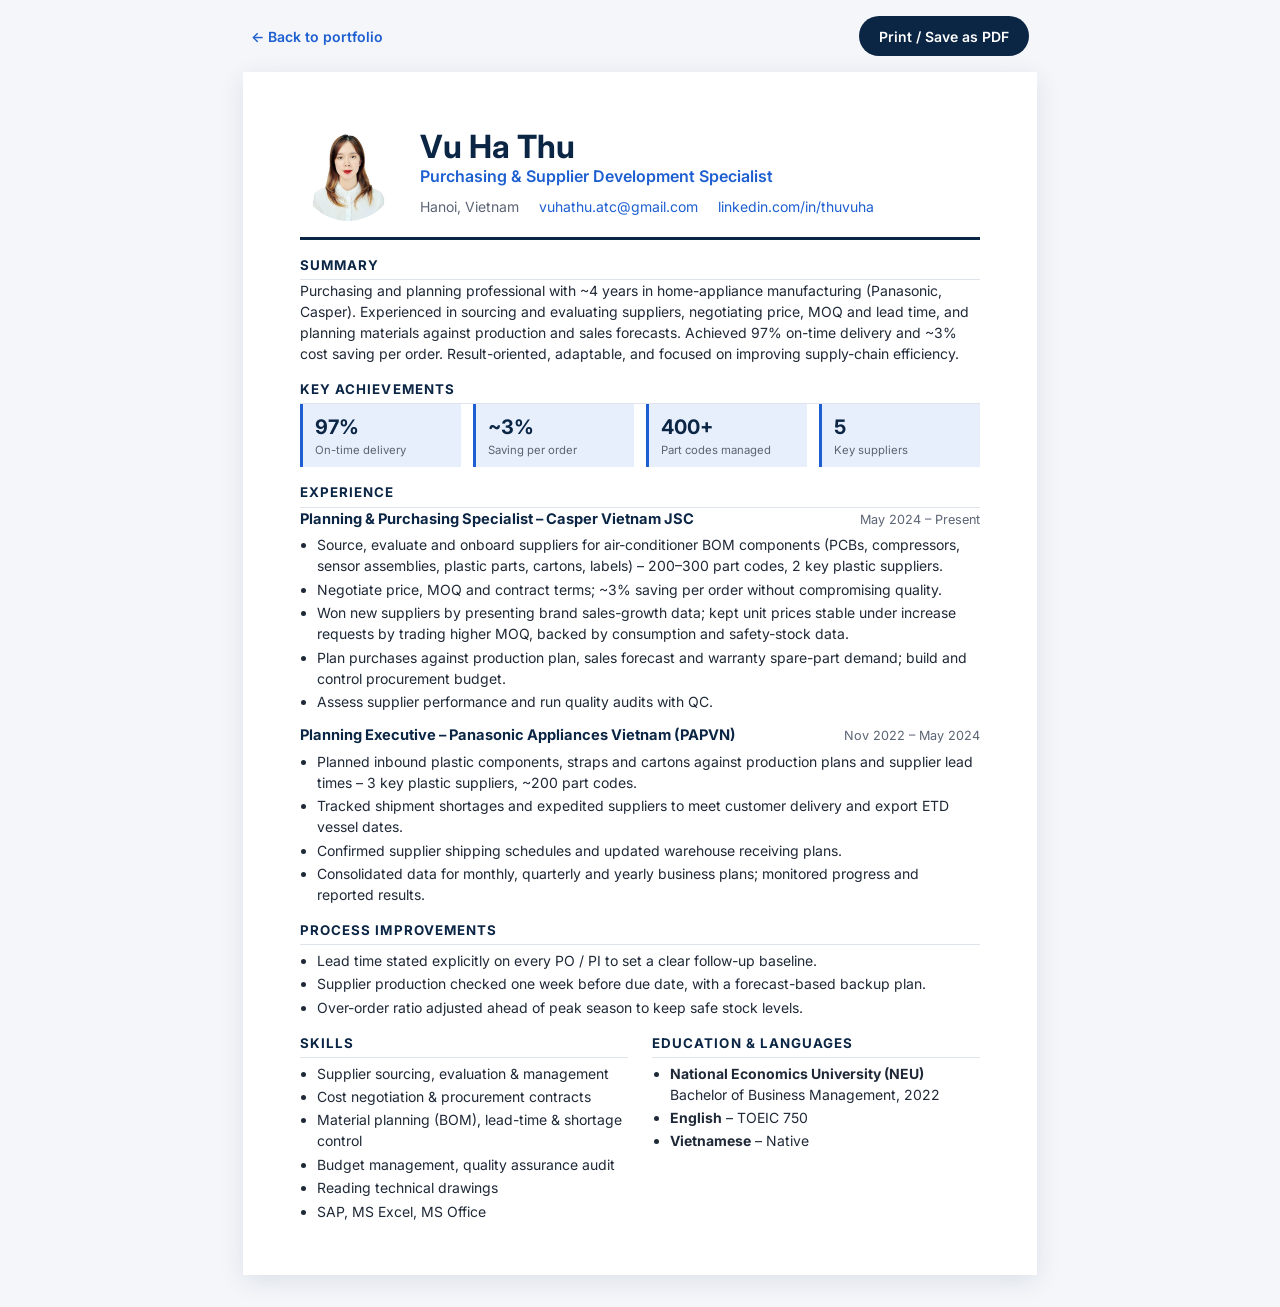
==== cv.html @ abbbffda "Add files via upload" ====
<!DOCTYPE html>
<html lang="en">
<head>
  <meta charset="UTF-8">
  <meta name="viewport" content="width=device-width, initial-scale=1">
  <title>CV – Vu Ha Thu | Purchasing &amp; Supplier Development Specialist</title>
  <meta name="description" content="Printable CV of Vu Ha Thu – Purchasing &amp; Supplier Development Specialist.">
  <link rel="icon" href="data:image/svg+xml,%3Csvg xmlns='http://www.w3.org/2000/svg' viewBox='0 0 64 64'%3E%3Crect width='64' height='64' rx='14' fill='%230b2545'/%3E%3Ctext x='50%25' y='54%25' dominant-baseline='middle' text-anchor='middle' font-family='Arial' font-weight='700' font-size='26' fill='%23fff'%3EVT%3C/text%3E%3C/svg%3E">
  <link rel="preconnect" href="https://fonts.googleapis.com">
  <link rel="preconnect" href="https://fonts.gstatic.com" crossorigin>
  <link href="https://fonts.googleapis.com/css2?family=Inter:wght@400;500;600;700&display=swap" rel="stylesheet">
  <link rel="stylesheet" href="assets/css/cv.css">
</head>
<body class="cv-page">
  <nav class="cv-toolbar" aria-label="CV actions">
    <a class="cv-toolbar__link" href="index.html">&larr; Back to portfolio</a>
    <button class="cv-toolbar__button" type="button" data-print>Print / Save as PDF</button>
  </nav>

  <main class="cv">
    <header class="cv__header">
      <img class="cv__photo" src="assets/img/vu-ha-thu.jpg" alt="Portrait of Vu Ha Thu" width="378" height="378">
      <div class="cv__identity">
        <h1 class="cv__name">Vu Ha Thu</h1>
        <p class="cv__headline">Purchasing &amp; Supplier Development Specialist</p>
        <ul class="cv__contact">
          <li>Hanoi, Vietnam</li>
          <li><a href="mailto:vuhathu.atc@gmail.com">vuhathu.atc@gmail.com</a></li>
          <li><a href="https://www.linkedin.com/in/thuvuha/">linkedin.com/in/thuvuha</a></li>
        </ul>
      </div>
    </header>

    <section class="cv__section" aria-labelledby="cv-summary">
      <h2 class="cv__heading" id="cv-summary">Summary</h2>
      <p class="cv__summary">
        Purchasing and planning professional with ~4 years in home-appliance manufacturing (Panasonic, Casper).
        Experienced in sourcing and evaluating suppliers, negotiating price, MOQ and lead time, and planning
        materials against production and sales forecasts. Achieved 97% on-time delivery and ~3% cost saving
        per order. Result-oriented, adaptable, and focused on improving supply-chain efficiency.
      </p>
    </section>

    <section class="cv__section" aria-labelledby="cv-highlights">
      <h2 class="cv__heading" id="cv-highlights">Key achievements</h2>
      <dl class="cv__kpis">
        <div class="cv__kpi">
          <dt class="cv__kpi-label">On-time delivery</dt>
          <dd class="cv__kpi-value"><data value="97">97%</data></dd>
        </div>
        <div class="cv__kpi">
          <dt class="cv__kpi-label">Saving per order</dt>
          <dd class="cv__kpi-value">~<data value="3">3%</data></dd>
        </div>
        <div class="cv__kpi">
          <dt class="cv__kpi-label">Part codes managed</dt>
          <dd class="cv__kpi-value"><data value="400">400+</data></dd>
        </div>
        <div class="cv__kpi">
          <dt class="cv__kpi-label">Key suppliers</dt>
          <dd class="cv__kpi-value"><data value="5">5</data></dd>
        </div>
      </dl>
    </section>

    <section class="cv__section" aria-labelledby="cv-experience">
      <h2 class="cv__heading" id="cv-experience">Experience</h2>

      <article class="cv-job">
        <header class="cv-job__header">
          <h3 class="cv-job__role">Planning &amp; Purchasing Specialist &ndash; Casper Vietnam JSC</h3>
          <p class="cv-job__period">May 2024 &ndash; Present</p>
        </header>
        <ul class="cv-job__duties">
          <li>Source, evaluate and onboard suppliers for air-conditioner BOM components (PCBs, compressors, sensor assemblies, plastic parts, cartons, labels) &ndash; 200&ndash;300 part codes, 2 key plastic suppliers.</li>
          <li>Negotiate price, MOQ and contract terms; ~3% saving per order without compromising quality.</li>
          <li>Won new suppliers by presenting brand sales-growth data; kept unit prices stable under increase requests by trading higher MOQ, backed by consumption and safety-stock data.</li>
          <li>Plan purchases against production plan, sales forecast and warranty spare-part demand; build and control procurement budget.</li>
          <li>Assess supplier performance and run quality audits with QC.</li>
        </ul>
      </article>

      <article class="cv-job">
        <header class="cv-job__header">
          <h3 class="cv-job__role">Planning Executive &ndash; Panasonic Appliances Vietnam (PAPVN)</h3>
          <p class="cv-job__period">Nov 2022 &ndash; May 2024</p>
        </header>
        <ul class="cv-job__duties">
          <li>Planned inbound plastic components, straps and cartons against production plans and supplier lead times &ndash; 3 key plastic suppliers, ~200 part codes.</li>
          <li>Tracked shipment shortages and expedited suppliers to meet customer delivery and export ETD vessel dates.</li>
          <li>Confirmed supplier shipping schedules and updated warehouse receiving plans.</li>
          <li>Consolidated data for monthly, quarterly and yearly business plans; monitored progress and reported results.</li>
        </ul>
      </article>
    </section>

    <section class="cv__section" aria-labelledby="cv-improvements">
      <h2 class="cv__heading" id="cv-improvements">Process improvements</h2>
      <ul class="cv__list">
        <li>Lead time stated explicitly on every PO / PI to set a clear follow-up baseline.</li>
        <li>Supplier production checked one week before due date, with a forecast-based backup plan.</li>
        <li>Over-order ratio adjusted ahead of peak season to keep safe stock levels.</li>
      </ul>
    </section>

    <div class="cv__columns">
      <section class="cv__section cv__column" aria-labelledby="cv-skills">
        <h2 class="cv__heading" id="cv-skills">Skills</h2>
        <ul class="cv__list">
          <li>Supplier sourcing, evaluation &amp; management</li>
          <li>Cost negotiation &amp; procurement contracts</li>
          <li>Material planning (BOM), lead-time &amp; shortage control</li>
          <li>Budget management, quality assurance audit</li>
          <li>Reading technical drawings</li>
          <li>SAP, MS Excel, MS Office</li>
        </ul>
      </section>

      <section class="cv__section cv__column" aria-labelledby="cv-education">
        <h2 class="cv__heading" id="cv-education">Education &amp; Languages</h2>
        <ul class="cv__list">
          <li><strong>National Economics University (NEU)</strong><br>Bachelor of Business Management, 2022</li>
          <li><strong>English</strong> &ndash; TOEIC 750</li>
          <li><strong>Vietnamese</strong> &ndash; Native</li>
        </ul>
      </section>
    </div>
  </main>

  <script src="assets/js/main.js" defer></script>
</body>
</html>
---- assets/css/cv.css ----
:root {
  --color-navy: #0b2545;
  --color-blue: #1d5fd1;
  --color-blue-soft: #e8effc;
  --color-text: #1f2937;
  --color-muted: #5b6474;
  --color-border: #dfe4ec;
  --color-bg-tint: #f4f6fa;
  --color-white: #ffffff;
}

*,
*::before,
*::after {
  box-sizing: border-box;
}

body.cv-page {
  margin: 0;
  font-family: "Inter", "Segoe UI", Roboto, Arial, sans-serif;
  font-size: 10.5pt;
  line-height: 1.5;
  color: var(--color-text);
  background: var(--color-bg-tint);
}

.cv-page a {
  color: var(--color-blue);
  text-decoration: none;
}

.cv-page h1,
.cv-page h2,
.cv-page h3,
.cv-page p {
  margin: 0;
}

.cv-toolbar {
  display: flex;
  align-items: center;
  justify-content: space-between;
  gap: 1rem;
  max-width: 210mm;
  margin: 0 auto;
  padding: 1rem 0.5rem;
}

.cv-toolbar__link {
  font-weight: 600;
}

.cv-toolbar__button {
  padding: 0.6rem 1.25rem;
  border: 0;
  border-radius: 999px;
  background: var(--color-navy);
  color: var(--color-white);
  font: inherit;
  font-weight: 600;
  cursor: pointer;
}

.cv-toolbar__button:hover {
  background: var(--color-blue);
}

.cv {
  max-width: 210mm;
  margin: 0 auto 2rem;
  padding: 14mm 15mm;
  background: var(--color-white);
  box-shadow: 0 6px 24px rgba(11, 37, 69, 0.1);
}

.cv__header {
  display: flex;
  align-items: center;
  gap: 1.5rem;
  padding-bottom: 1rem;
  border-bottom: 3px solid var(--color-navy);
}

.cv__photo {
  flex: 0 0 auto;
  width: 96px;
  height: 96px;
  border-radius: 50%;
  object-fit: cover;
}

.cv__name {
  font-size: 24pt;
  line-height: 1.1;
  color: var(--color-navy);
}

.cv__headline {
  margin-top: 0.2rem;
  font-size: 12pt;
  font-weight: 600;
  color: var(--color-blue);
}

.cv__contact {
  display: flex;
  flex-wrap: wrap;
  gap: 0.25rem 1.25rem;
  margin: 0.5rem 0 0;
  padding: 0;
  list-style: none;
  color: var(--color-muted);
}

.cv__section {
  margin-top: 1rem;
}

.cv__heading {
  margin-bottom: 0.5rem;
  padding-bottom: 0.2rem;
  border-bottom: 1px solid var(--color-border);
  font-size: 10pt;
  letter-spacing: 0.08em;
  text-transform: uppercase;
  color: var(--color-navy);
}

.cv__kpis {
  display: flex;
  gap: 0.75rem;
  margin: 0;
}

.cv__kpi {
  display: flex;
  flex-direction: column;
  flex: 1 1 0;
  padding: 0.5rem 0.75rem;
  border-left: 3px solid var(--color-blue);
  background: var(--color-blue-soft);
}

.cv__kpi-label {
  font-size: 8.5pt;
  color: var(--color-muted);
}

.cv__kpi-value {
  order: -1;
  margin: 0;
  font-size: 15pt;
  font-weight: 700;
  color: var(--color-navy);
}

.cv-job + .cv-job {
  margin-top: 0.75rem;
}

.cv-job__header {
  display: flex;
  align-items: baseline;
  justify-content: space-between;
  gap: 1rem;
}

.cv-job__role {
  font-size: 11pt;
  color: var(--color-navy);
}

.cv-job__period {
  flex: 0 0 auto;
  font-size: 9.5pt;
  color: var(--color-muted);
}

.cv-job__duties,
.cv__list {
  margin: 0.3rem 0 0;
  padding-left: 1.1rem;
}

.cv-job__duties li + li,
.cv__list li + li {
  margin-top: 0.15rem;
}

.cv__columns {
  display: flex;
  gap: 1.5rem;
}

.cv__column {
  flex: 1 1 0;
}

@media (max-width: 640px) {
  .cv {
    padding: 1.25rem;
  }

  .cv__header,
  .cv__columns,
  .cv-job__header {
    flex-direction: column;
    align-items: flex-start;
  }

  .cv__kpis {
    flex-wrap: wrap;
  }

  .cv__kpi {
    flex-basis: calc(50% - 0.375rem);
  }
}

@page {
  size: A4;
  margin: 0;
}

@media print {
  body.cv-page {
    background: var(--color-white);
    -webkit-print-color-adjust: exact;
    print-color-adjust: exact;
  }

  .cv-toolbar {
    display: none;
  }

  body.cv-page {
    font-size: 10pt;
    line-height: 1.45;
  }

  .cv {
    max-width: none;
    margin: 0;
    padding: 11mm 14mm;
    box-shadow: none;
  }

  .cv__section {
    margin-top: 0.8rem;
    break-inside: avoid;
  }

  .cv-job {
    break-inside: avoid;
  }
}
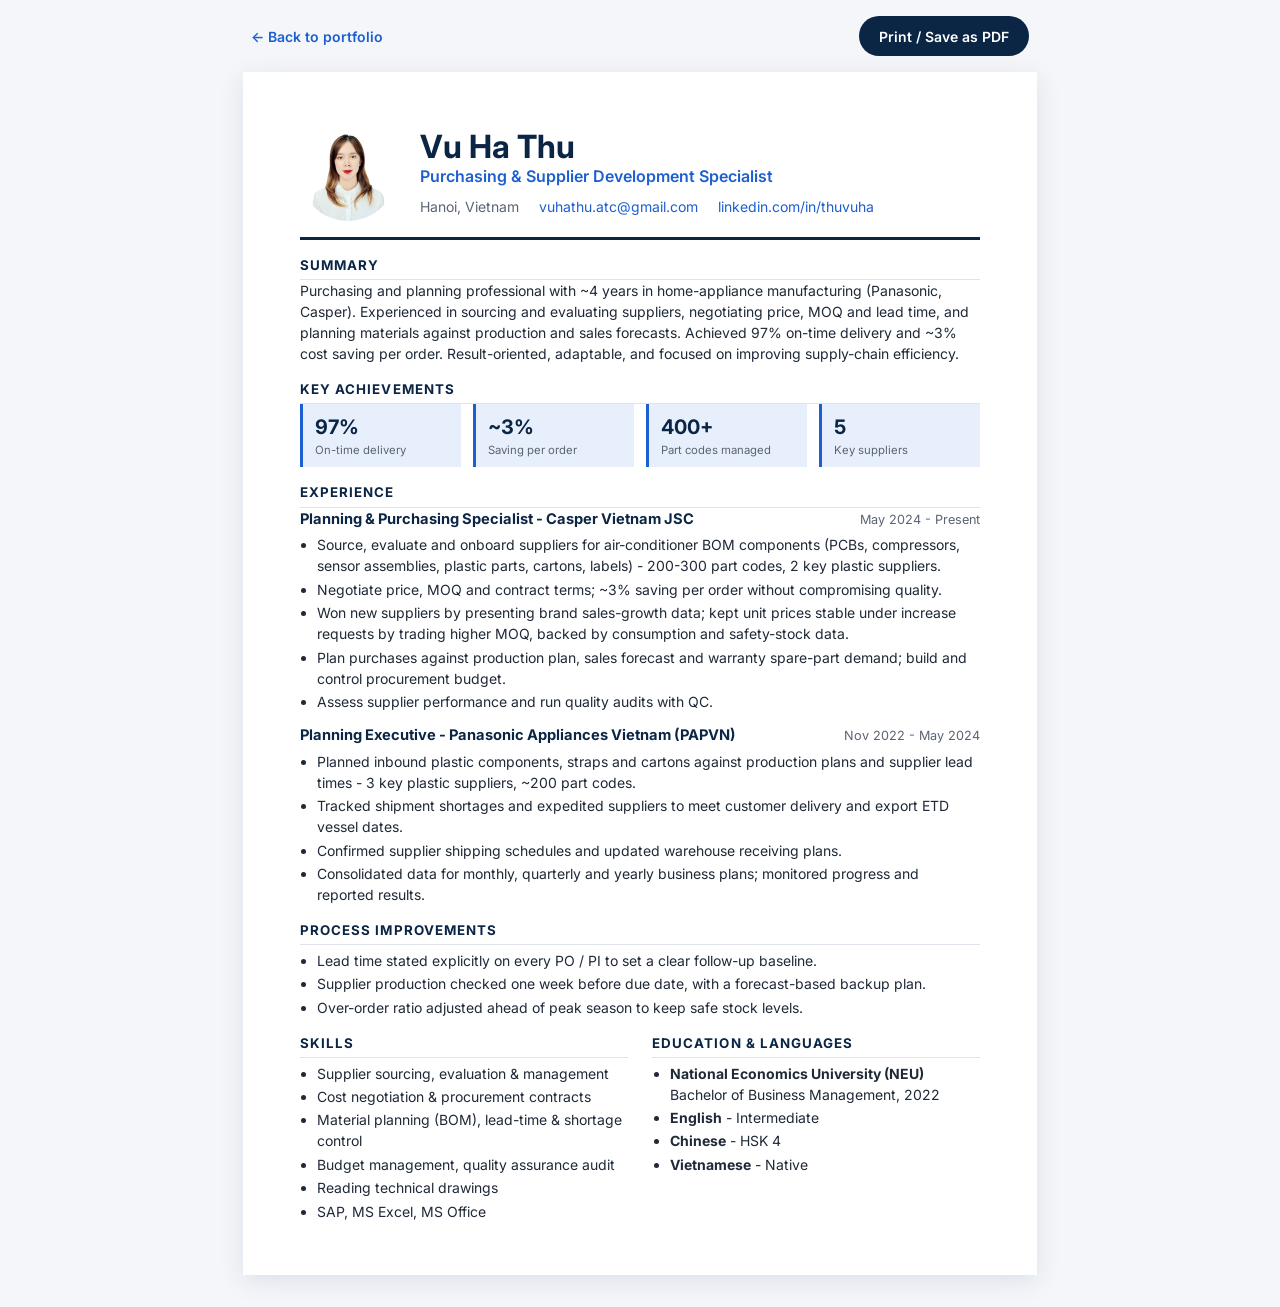
==== commit 06bebefb: "Add files via upload" ====
--- a/cv.html
+++ b/cv.html
@@ -1,132 +1,203 @@
-<!DOCTYPE html>
+<!doctype html>
 <html lang="en">
-<head>
-  <meta charset="UTF-8">
-  <meta name="viewport" content="width=device-width, initial-scale=1">
-  <title>CV – Vu Ha Thu | Purchasing &amp; Supplier Development Specialist</title>
-  <meta name="description" content="Printable CV of Vu Ha Thu – Purchasing &amp; Supplier Development Specialist.">
-  <link rel="icon" href="data:image/svg+xml,%3Csvg xmlns='http://www.w3.org/2000/svg' viewBox='0 0 64 64'%3E%3Crect width='64' height='64' rx='14' fill='%230b2545'/%3E%3Ctext x='50%25' y='54%25' dominant-baseline='middle' text-anchor='middle' font-family='Arial' font-weight='700' font-size='26' fill='%23fff'%3EVT%3C/text%3E%3C/svg%3E">
-  <link rel="preconnect" href="https://fonts.googleapis.com">
-  <link rel="preconnect" href="https://fonts.gstatic.com" crossorigin>
-  <link href="https://fonts.googleapis.com/css2?family=Inter:wght@400;500;600;700&display=swap" rel="stylesheet">
-  <link rel="stylesheet" href="assets/css/cv.css">
-</head>
-<body class="cv-page">
-  <nav class="cv-toolbar" aria-label="CV actions">
-    <a class="cv-toolbar__link" href="index.html">&larr; Back to portfolio</a>
-    <button class="cv-toolbar__button" type="button" data-print>Print / Save as PDF</button>
-  </nav>
-
-  <main class="cv">
-    <header class="cv__header">
-      <img class="cv__photo" src="assets/img/vu-ha-thu.jpg" alt="Portrait of Vu Ha Thu" width="378" height="378">
-      <div class="cv__identity">
-        <h1 class="cv__name">Vu Ha Thu</h1>
-        <p class="cv__headline">Purchasing &amp; Supplier Development Specialist</p>
-        <ul class="cv__contact">
-          <li>Hanoi, Vietnam</li>
-          <li><a href="mailto:vuhathu.atc@gmail.com">vuhathu.atc@gmail.com</a></li>
-          <li><a href="https://www.linkedin.com/in/thuvuha/">linkedin.com/in/thuvuha</a></li>
+  <head>
+    <meta charset="UTF-8" />
+    <meta name="viewport" content="width=device-width, initial-scale=1" />
+    <title>CV - Vu Ha Thu | Purchasing & Supplier Development Specialist</title>
+    <meta
+      name="description"
+      content="Printable CV of Vu Ha Thu - Purchasing & Supplier Development Specialist."
+    />
+    <link
+      rel="icon"
+      href="data:image/svg+xml,%3Csvg xmlns='http://www.w3.org/2000/svg' viewBox='0 0 64 64'%3E%3Crect width='64' height='64' rx='14' fill='%230b2545'/%3E%3Ctext x='50%25' y='54%25' dominant-baseline='middle' text-anchor='middle' font-family='Arial' font-weight='700' font-size='26' fill='%23fff'%3EVT%3C/text%3E%3C/svg%3E"
+    />
+    <link rel="preconnect" href="https://fonts.googleapis.com" />
+    <link rel="preconnect" href="https://fonts.gstatic.com" crossorigin />
+    <link
+      href="https://fonts.googleapis.com/css2?family=Inter:wght@400;500;600;700&display=swap"
+      rel="stylesheet"
+    />
+    <link rel="stylesheet" href="assets/css/cv.css" />
+  </head>
+  <body class="cv-page">
+    <nav class="cv-toolbar" aria-label="CV actions">
+      <a class="cv-toolbar__link" href="index.html">&larr; Back to portfolio</a>
+      <button class="cv-toolbar__button" type="button" data-print>
+        Print / Save as PDF
+      </button>
+    </nav>
+
+    <main class="cv">
+      <header class="cv__header">
+        <img
+          class="cv__photo"
+          src="assets/img/vu-ha-thu.jpg"
+          alt="Portrait of Vu Ha Thu"
+          width="378"
+          height="378"
+        />
+        <div class="cv__identity">
+          <h1 class="cv__name">Vu Ha Thu</h1>
+          <p class="cv__headline">
+            Purchasing & Supplier Development Specialist
+          </p>
+          <ul class="cv__contact">
+            <li>Hanoi, Vietnam</li>
+            <li>
+              <a href="mailto:vuhathu.atc@gmail.com">vuhathu.atc@gmail.com</a>
+            </li>
+            <li>
+              <a href="https://www.linkedin.com/in/thuvuha/"
+                >linkedin.com/in/thuvuha</a
+              >
+            </li>
+          </ul>
+        </div>
+      </header>
+
+      <section class="cv__section" aria-labelledby="cv-summary">
+        <h2 class="cv__heading" id="cv-summary">Summary</h2>
+        <p class="cv__summary">
+          Purchasing and planning professional with ~4 years in home-appliance
+          manufacturing (Panasonic, Casper). Experienced in sourcing and
+          evaluating suppliers, negotiating price, MOQ and lead time, and
+          planning materials against production and sales forecasts. Achieved
+          97% on-time delivery and ~3% cost saving per order. Result-oriented,
+          adaptable, and focused on improving supply-chain efficiency.
+        </p>
+      </section>
+
+      <section class="cv__section" aria-labelledby="cv-highlights">
+        <h2 class="cv__heading" id="cv-highlights">Key achievements</h2>
+        <dl class="cv__kpis">
+          <div class="cv__kpi">
+            <dt class="cv__kpi-label">On-time delivery</dt>
+            <dd class="cv__kpi-value"><data value="97">97%</data></dd>
+          </div>
+          <div class="cv__kpi">
+            <dt class="cv__kpi-label">Saving per order</dt>
+            <dd class="cv__kpi-value">~<data value="3">3%</data></dd>
+          </div>
+          <div class="cv__kpi">
+            <dt class="cv__kpi-label">Part codes managed</dt>
+            <dd class="cv__kpi-value"><data value="400">400+</data></dd>
+          </div>
+          <div class="cv__kpi">
+            <dt class="cv__kpi-label">Key suppliers</dt>
+            <dd class="cv__kpi-value"><data value="5">5</data></dd>
+          </div>
+        </dl>
+      </section>
+
+      <section class="cv__section" aria-labelledby="cv-experience">
+        <h2 class="cv__heading" id="cv-experience">Experience</h2>
+
+        <article class="cv-job">
+          <header class="cv-job__header">
+            <h3 class="cv-job__role">
+              Planning & Purchasing Specialist - Casper Vietnam JSC
+            </h3>
+            <p class="cv-job__period">May 2024 - Present</p>
+          </header>
+          <ul class="cv-job__duties">
+            <li>
+              Source, evaluate and onboard suppliers for air-conditioner BOM
+              components (PCBs, compressors, sensor assemblies, plastic parts,
+              cartons, labels) - 200-300 part codes, 2 key plastic suppliers.
+            </li>
+            <li>
+              Negotiate price, MOQ and contract terms; ~3% saving per order
+              without compromising quality.
+            </li>
+            <li>
+              Won new suppliers by presenting brand sales-growth data; kept unit
+              prices stable under increase requests by trading higher MOQ,
+              backed by consumption and safety-stock data.
+            </li>
+            <li>
+              Plan purchases against production plan, sales forecast and
+              warranty spare-part demand; build and control procurement budget.
+            </li>
+            <li>Assess supplier performance and run quality audits with QC.</li>
+          </ul>
+        </article>
+
+        <article class="cv-job">
+          <header class="cv-job__header">
+            <h3 class="cv-job__role">
+              Planning Executive - Panasonic Appliances Vietnam (PAPVN)
+            </h3>
+            <p class="cv-job__period">Nov 2022 - May 2024</p>
+          </header>
+          <ul class="cv-job__duties">
+            <li>
+              Planned inbound plastic components, straps and cartons against
+              production plans and supplier lead times - 3 key plastic
+              suppliers, ~200 part codes.
+            </li>
+            <li>
+              Tracked shipment shortages and expedited suppliers to meet
+              customer delivery and export ETD vessel dates.
+            </li>
+            <li>
+              Confirmed supplier shipping schedules and updated warehouse
+              receiving plans.
+            </li>
+            <li>
+              Consolidated data for monthly, quarterly and yearly business
+              plans; monitored progress and reported results.
+            </li>
+          </ul>
+        </article>
+      </section>
+
+      <section class="cv__section" aria-labelledby="cv-improvements">
+        <h2 class="cv__heading" id="cv-improvements">Process improvements</h2>
+        <ul class="cv__list">
+          <li>
+            Lead time stated explicitly on every PO / PI to set a clear
+            follow-up baseline.
+          </li>
+          <li>
+            Supplier production checked one week before due date, with a
+            forecast-based backup plan.
+          </li>
+          <li>
+            Over-order ratio adjusted ahead of peak season to keep safe stock
+            levels.
+          </li>
         </ul>
+      </section>
+
+      <div class="cv__columns">
+        <section class="cv__section cv__column" aria-labelledby="cv-skills">
+          <h2 class="cv__heading" id="cv-skills">Skills</h2>
+          <ul class="cv__list">
+            <li>Supplier sourcing, evaluation & management</li>
+            <li>Cost negotiation & procurement contracts</li>
+            <li>Material planning (BOM), lead-time & shortage control</li>
+            <li>Budget management, quality assurance audit</li>
+            <li>Reading technical drawings</li>
+            <li>SAP, MS Excel, MS Office</li>
+          </ul>
+        </section>
+
+        <section class="cv__section cv__column" aria-labelledby="cv-education">
+          <h2 class="cv__heading" id="cv-education">Education & Languages</h2>
+          <ul class="cv__list">
+            <li>
+              <strong>National Economics University (NEU)</strong><br />Bachelor
+              of Business Management, 2022
+            </li>
+            <li><strong>English</strong> - Intermediate</li>
+            <li><strong>Chinese</strong> - HSK 4</li>
+            <li><strong>Vietnamese</strong> - Native</li>
+          </ul>
+        </section>
       </div>
-    </header>
-
-    <section class="cv__section" aria-labelledby="cv-summary">
-      <h2 class="cv__heading" id="cv-summary">Summary</h2>
-      <p class="cv__summary">
-        Purchasing and planning professional with ~4 years in home-appliance manufacturing (Panasonic, Casper).
-        Experienced in sourcing and evaluating suppliers, negotiating price, MOQ and lead time, and planning
-        materials against production and sales forecasts. Achieved 97% on-time delivery and ~3% cost saving
-        per order. Result-oriented, adaptable, and focused on improving supply-chain efficiency.
-      </p>
-    </section>
-
-    <section class="cv__section" aria-labelledby="cv-highlights">
-      <h2 class="cv__heading" id="cv-highlights">Key achievements</h2>
-      <dl class="cv__kpis">
-        <div class="cv__kpi">
-          <dt class="cv__kpi-label">On-time delivery</dt>
-          <dd class="cv__kpi-value"><data value="97">97%</data></dd>
-        </div>
-        <div class="cv__kpi">
-          <dt class="cv__kpi-label">Saving per order</dt>
-          <dd class="cv__kpi-value">~<data value="3">3%</data></dd>
-        </div>
-        <div class="cv__kpi">
-          <dt class="cv__kpi-label">Part codes managed</dt>
-          <dd class="cv__kpi-value"><data value="400">400+</data></dd>
-        </div>
-        <div class="cv__kpi">
-          <dt class="cv__kpi-label">Key suppliers</dt>
-          <dd class="cv__kpi-value"><data value="5">5</data></dd>
-        </div>
-      </dl>
-    </section>
-
-    <section class="cv__section" aria-labelledby="cv-experience">
-      <h2 class="cv__heading" id="cv-experience">Experience</h2>
-
-      <article class="cv-job">
-        <header class="cv-job__header">
-          <h3 class="cv-job__role">Planning &amp; Purchasing Specialist &ndash; Casper Vietnam JSC</h3>
-          <p class="cv-job__period">May 2024 &ndash; Present</p>
-        </header>
-        <ul class="cv-job__duties">
-          <li>Source, evaluate and onboard suppliers for air-conditioner BOM components (PCBs, compressors, sensor assemblies, plastic parts, cartons, labels) &ndash; 200&ndash;300 part codes, 2 key plastic suppliers.</li>
-          <li>Negotiate price, MOQ and contract terms; ~3% saving per order without compromising quality.</li>
-          <li>Won new suppliers by presenting brand sales-growth data; kept unit prices stable under increase requests by trading higher MOQ, backed by consumption and safety-stock data.</li>
-          <li>Plan purchases against production plan, sales forecast and warranty spare-part demand; build and control procurement budget.</li>
-          <li>Assess supplier performance and run quality audits with QC.</li>
-        </ul>
-      </article>
-
-      <article class="cv-job">
-        <header class="cv-job__header">
-          <h3 class="cv-job__role">Planning Executive &ndash; Panasonic Appliances Vietnam (PAPVN)</h3>
-          <p class="cv-job__period">Nov 2022 &ndash; May 2024</p>
-        </header>
-        <ul class="cv-job__duties">
-          <li>Planned inbound plastic components, straps and cartons against production plans and supplier lead times &ndash; 3 key plastic suppliers, ~200 part codes.</li>
-          <li>Tracked shipment shortages and expedited suppliers to meet customer delivery and export ETD vessel dates.</li>
-          <li>Confirmed supplier shipping schedules and updated warehouse receiving plans.</li>
-          <li>Consolidated data for monthly, quarterly and yearly business plans; monitored progress and reported results.</li>
-        </ul>
-      </article>
-    </section>
-
-    <section class="cv__section" aria-labelledby="cv-improvements">
-      <h2 class="cv__heading" id="cv-improvements">Process improvements</h2>
-      <ul class="cv__list">
-        <li>Lead time stated explicitly on every PO / PI to set a clear follow-up baseline.</li>
-        <li>Supplier production checked one week before due date, with a forecast-based backup plan.</li>
-        <li>Over-order ratio adjusted ahead of peak season to keep safe stock levels.</li>
-      </ul>
-    </section>
-
-    <div class="cv__columns">
-      <section class="cv__section cv__column" aria-labelledby="cv-skills">
-        <h2 class="cv__heading" id="cv-skills">Skills</h2>
-        <ul class="cv__list">
-          <li>Supplier sourcing, evaluation &amp; management</li>
-          <li>Cost negotiation &amp; procurement contracts</li>
-          <li>Material planning (BOM), lead-time &amp; shortage control</li>
-          <li>Budget management, quality assurance audit</li>
-          <li>Reading technical drawings</li>
-          <li>SAP, MS Excel, MS Office</li>
-        </ul>
-      </section>
-
-      <section class="cv__section cv__column" aria-labelledby="cv-education">
-        <h2 class="cv__heading" id="cv-education">Education &amp; Languages</h2>
-        <ul class="cv__list">
-          <li><strong>National Economics University (NEU)</strong><br>Bachelor of Business Management, 2022</li>
-          <li><strong>English</strong> &ndash; TOEIC 750</li>
-          <li><strong>Vietnamese</strong> &ndash; Native</li>
-        </ul>
-      </section>
-    </div>
-  </main>
-
-  <script src="assets/js/main.js" defer></script>
-</body>
+    </main>
+
+    <script src="assets/js/main.js" defer></script>
+  </body>
 </html>
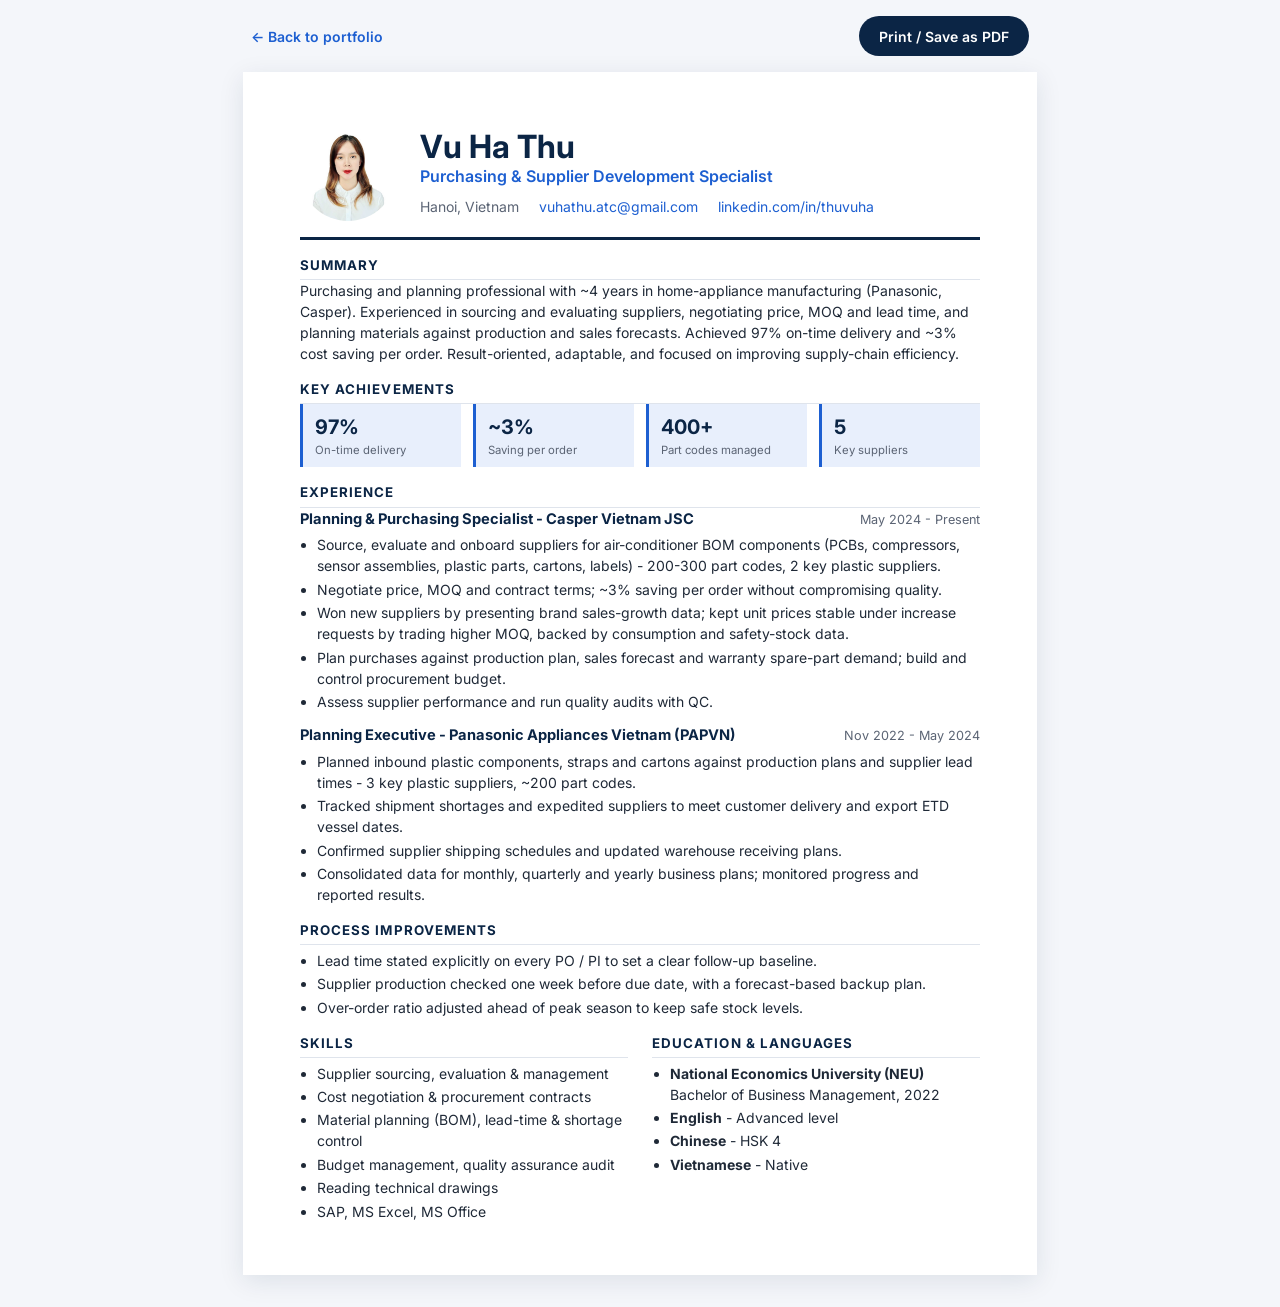
==== commit 6f535fa5: "Add files via upload" ====
--- a/cv.html
+++ b/cv.html
@@ -190,7 +190,7 @@
               <strong>National Economics University (NEU)</strong><br />Bachelor
               of Business Management, 2022
             </li>
-            <li><strong>English</strong> - Intermediate</li>
+            <li><strong>English</strong> - Advanced level</li>
             <li><strong>Chinese</strong> - HSK 4</li>
             <li><strong>Vietnamese</strong> - Native</li>
           </ul>
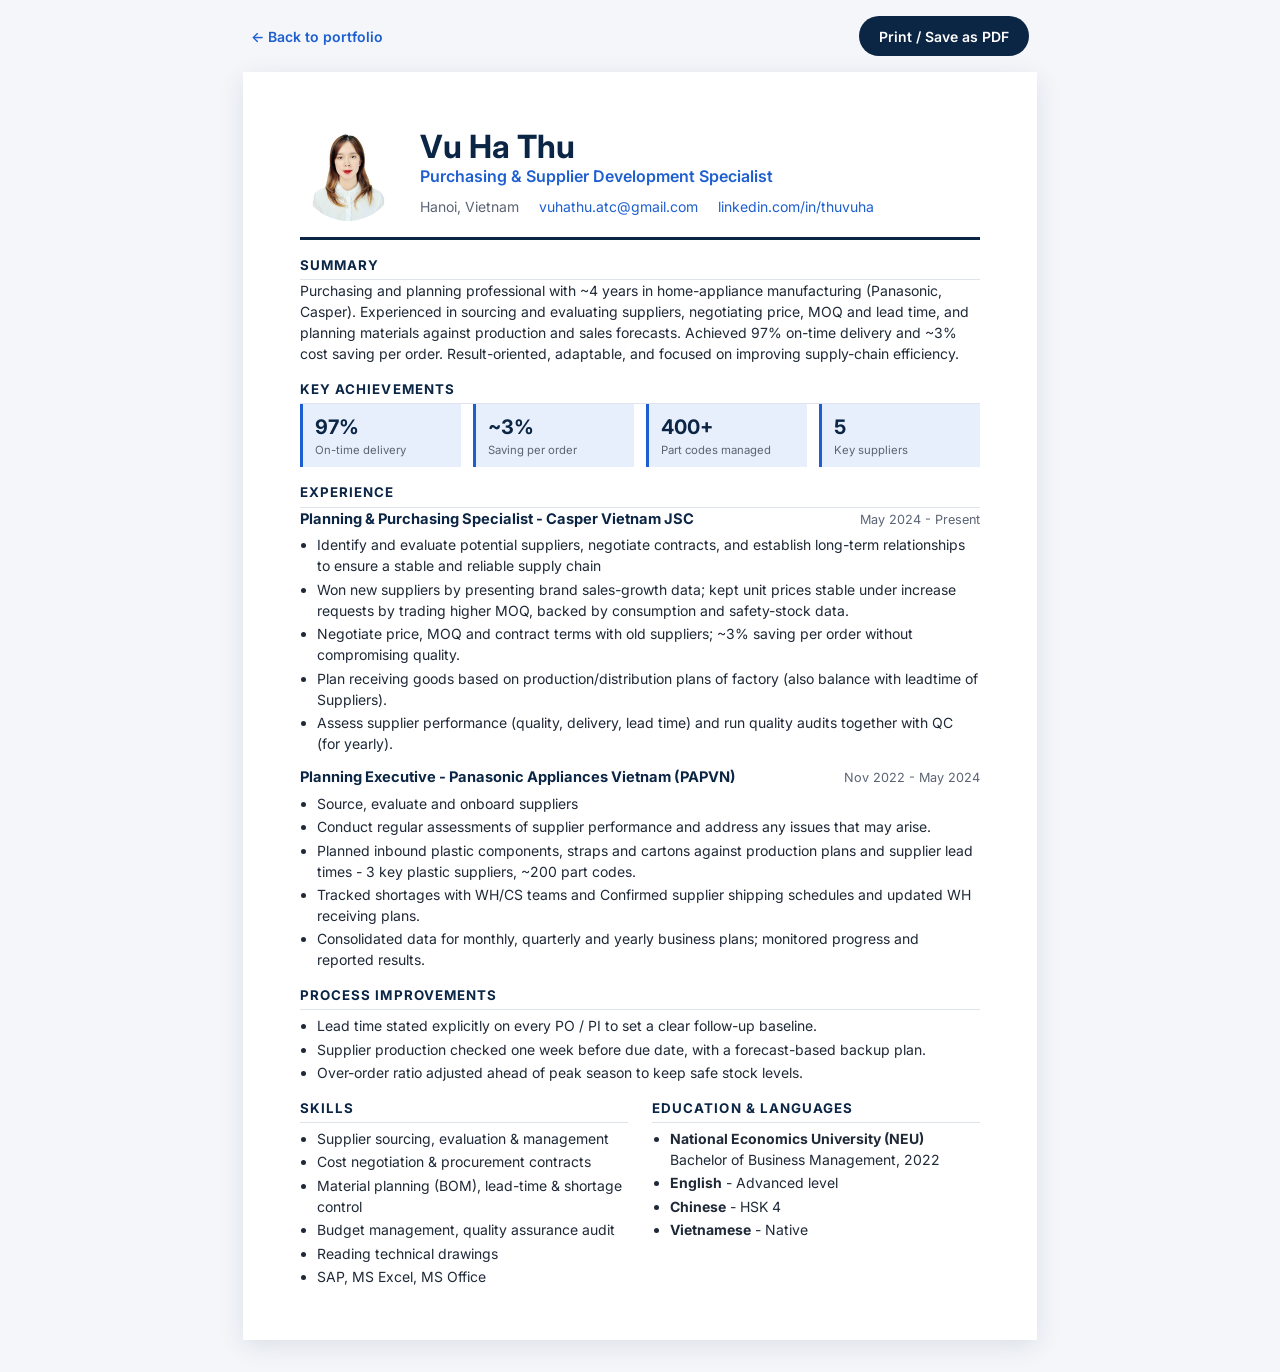
==== commit 5de15f0b: "Add files via upload" ====
--- a/cv.html
+++ b/cv.html
@@ -102,13 +102,9 @@
           </header>
           <ul class="cv-job__duties">
             <li>
-              Source, evaluate and onboard suppliers for air-conditioner BOM
-              components (PCBs, compressors, sensor assemblies, plastic parts,
-              cartons, labels) - 200-300 part codes, 2 key plastic suppliers.
-            </li>
-            <li>
-              Negotiate price, MOQ and contract terms; ~3% saving per order
-              without compromising quality.
+              Identify and evaluate potential suppliers, negotiate contracts,
+              and establish long-term relationships to ensure a stable and
+              reliable supply chain
             </li>
             <li>
               Won new suppliers by presenting brand sales-growth data; kept unit
@@ -116,10 +112,17 @@
               backed by consumption and safety-stock data.
             </li>
             <li>
-              Plan purchases against production plan, sales forecast and
-              warranty spare-part demand; build and control procurement budget.
-            </li>
-            <li>Assess supplier performance and run quality audits with QC.</li>
+              Negotiate price, MOQ and contract terms with old suppliers; ~3%
+              saving per order without compromising quality.
+            </li>
+            <li>
+              Plan receiving goods based on production/distribution plans of
+              factory (also balance with leadtime of Suppliers).
+            </li>
+            <li>
+              Assess supplier performance (quality, delivery, lead time) and run
+              quality audits together with QC (for yearly).
+            </li>
           </ul>
         </article>
 
@@ -131,18 +134,19 @@
             <p class="cv-job__period">Nov 2022 - May 2024</p>
           </header>
           <ul class="cv-job__duties">
+            <li>Source, evaluate and onboard suppliers</li>
+            <li>
+              Conduct regular assessments of supplier performance and address
+              any issues that may arise.
+            </li>
             <li>
               Planned inbound plastic components, straps and cartons against
               production plans and supplier lead times - 3 key plastic
               suppliers, ~200 part codes.
             </li>
             <li>
-              Tracked shipment shortages and expedited suppliers to meet
-              customer delivery and export ETD vessel dates.
-            </li>
-            <li>
-              Confirmed supplier shipping schedules and updated warehouse
-              receiving plans.
+              Tracked shortages with WH/CS teams and Confirmed supplier shipping
+              schedules and updated WH receiving plans.
             </li>
             <li>
               Consolidated data for monthly, quarterly and yearly business
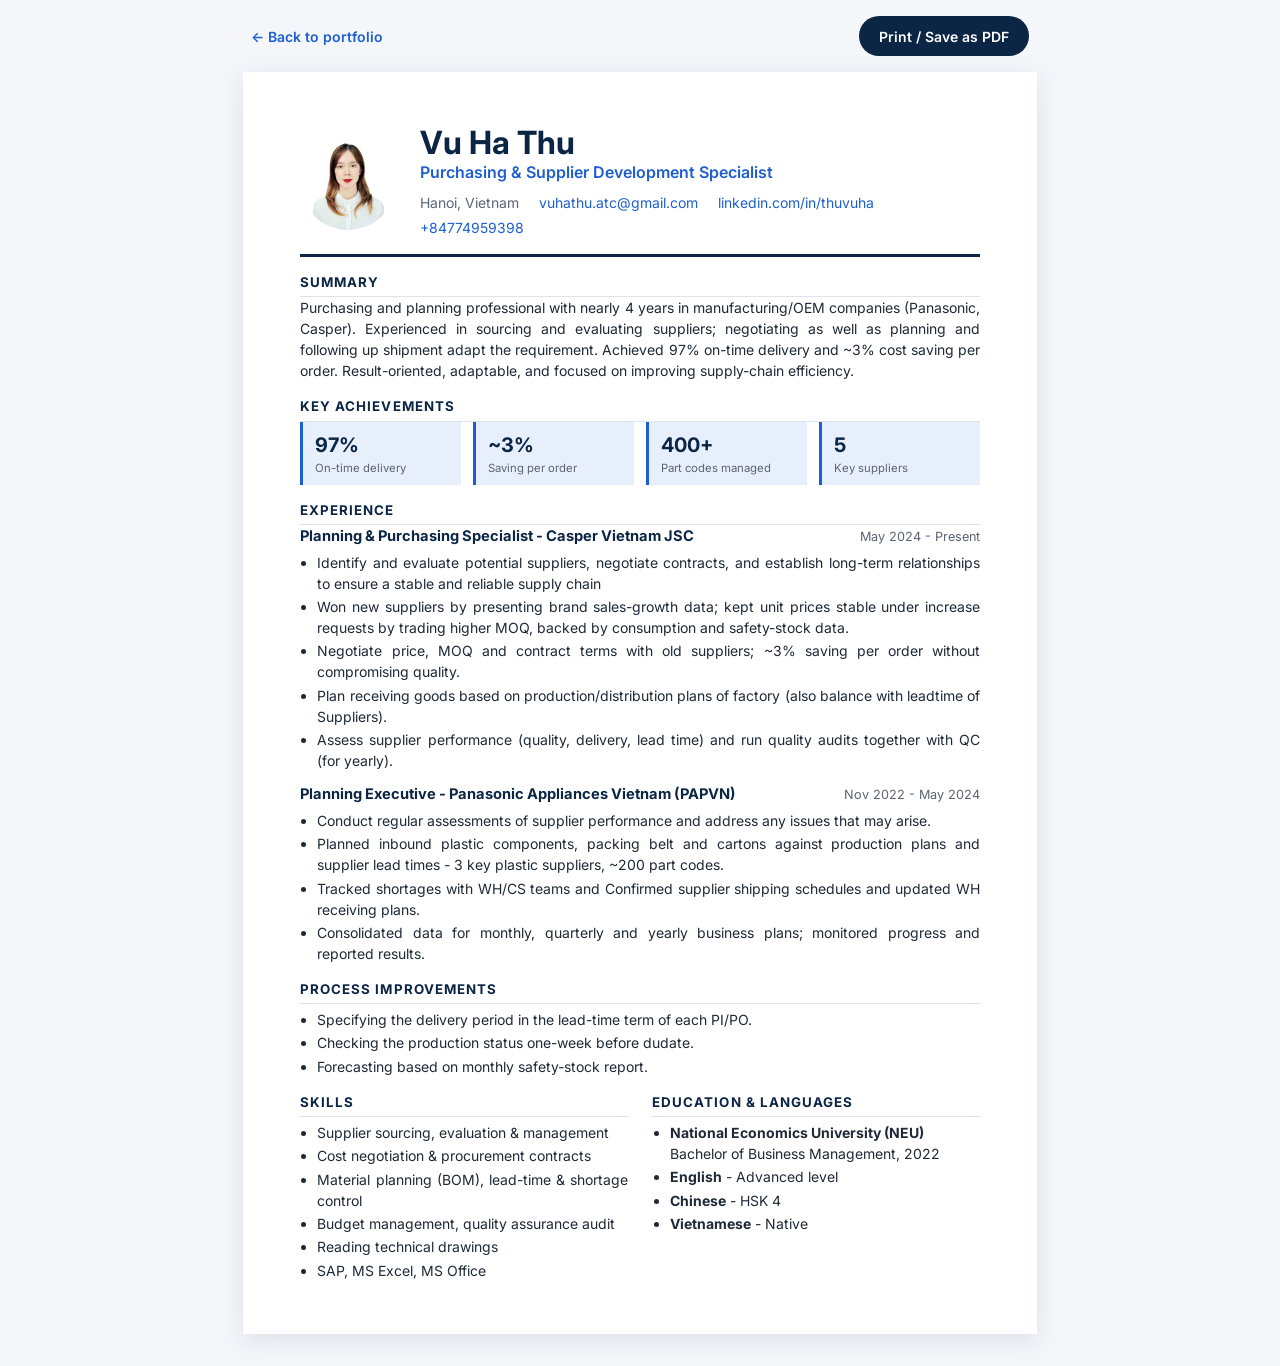
==== commit 8a096f9e: "Add files via upload" ====
--- a/cv.html
+++ b/cv.html
@@ -52,6 +52,9 @@
                 >linkedin.com/in/thuvuha</a
               >
             </li>
+            <li>
+              <a href="tel:+84774959398">+84774959398</a>
+            </li>
           </ul>
         </div>
       </header>
@@ -59,12 +62,12 @@
       <section class="cv__section" aria-labelledby="cv-summary">
         <h2 class="cv__heading" id="cv-summary">Summary</h2>
         <p class="cv__summary">
-          Purchasing and planning professional with ~4 years in home-appliance
-          manufacturing (Panasonic, Casper). Experienced in sourcing and
-          evaluating suppliers, negotiating price, MOQ and lead time, and
-          planning materials against production and sales forecasts. Achieved
-          97% on-time delivery and ~3% cost saving per order. Result-oriented,
-          adaptable, and focused on improving supply-chain efficiency.
+          Purchasing and planning professional with nearly 4 years in
+          manufacturing/OEM companies (Panasonic, Casper). Experienced in
+          sourcing and evaluating suppliers; negotiating as well as planning and
+          following up shipment adapt the requirement. Achieved 97% on-time
+          delivery and ~3% cost saving per order. Result-oriented, adaptable,
+          and focused on improving supply-chain efficiency.
         </p>
       </section>
 
@@ -134,13 +137,13 @@
             <p class="cv-job__period">Nov 2022 - May 2024</p>
           </header>
           <ul class="cv-job__duties">
-            <li>Source, evaluate and onboard suppliers</li>
+            <!-- <li>Source, evaluate and onboard suppliers</li> -->
             <li>
               Conduct regular assessments of supplier performance and address
               any issues that may arise.
             </li>
             <li>
-              Planned inbound plastic components, straps and cartons against
+              Planned inbound plastic components, packing belt and cartons against
               production plans and supplier lead times - 3 key plastic
               suppliers, ~200 part codes.
             </li>
@@ -160,16 +163,13 @@
         <h2 class="cv__heading" id="cv-improvements">Process improvements</h2>
         <ul class="cv__list">
           <li>
-            Lead time stated explicitly on every PO / PI to set a clear
-            follow-up baseline.
+            Specifying the delivery period in the lead-time term of each PI/PO.
           </li>
           <li>
-            Supplier production checked one week before due date, with a
-            forecast-based backup plan.
+            Checking the production status one-week before dudate.
           </li>
           <li>
-            Over-order ratio adjusted ahead of peak season to keep safe stock
-            levels.
+            Forecasting based on monthly safety-stock report.
           </li>
         </ul>
       </section>
--- a/assets/css/cv.css
+++ b/assets/css/cv.css
@@ -126,6 +126,10 @@
   color: var(--color-navy);
 }
 
+.cv__summary {
+  text-align: justify;
+}
+
 .cv__kpis {
   display: flex;
   gap: 0.75rem;
@@ -180,6 +184,7 @@
 .cv__list {
   margin: 0.3rem 0 0;
   padding-left: 1.1rem;
+  text-align: justify;
 }
 
 .cv-job__duties li + li,
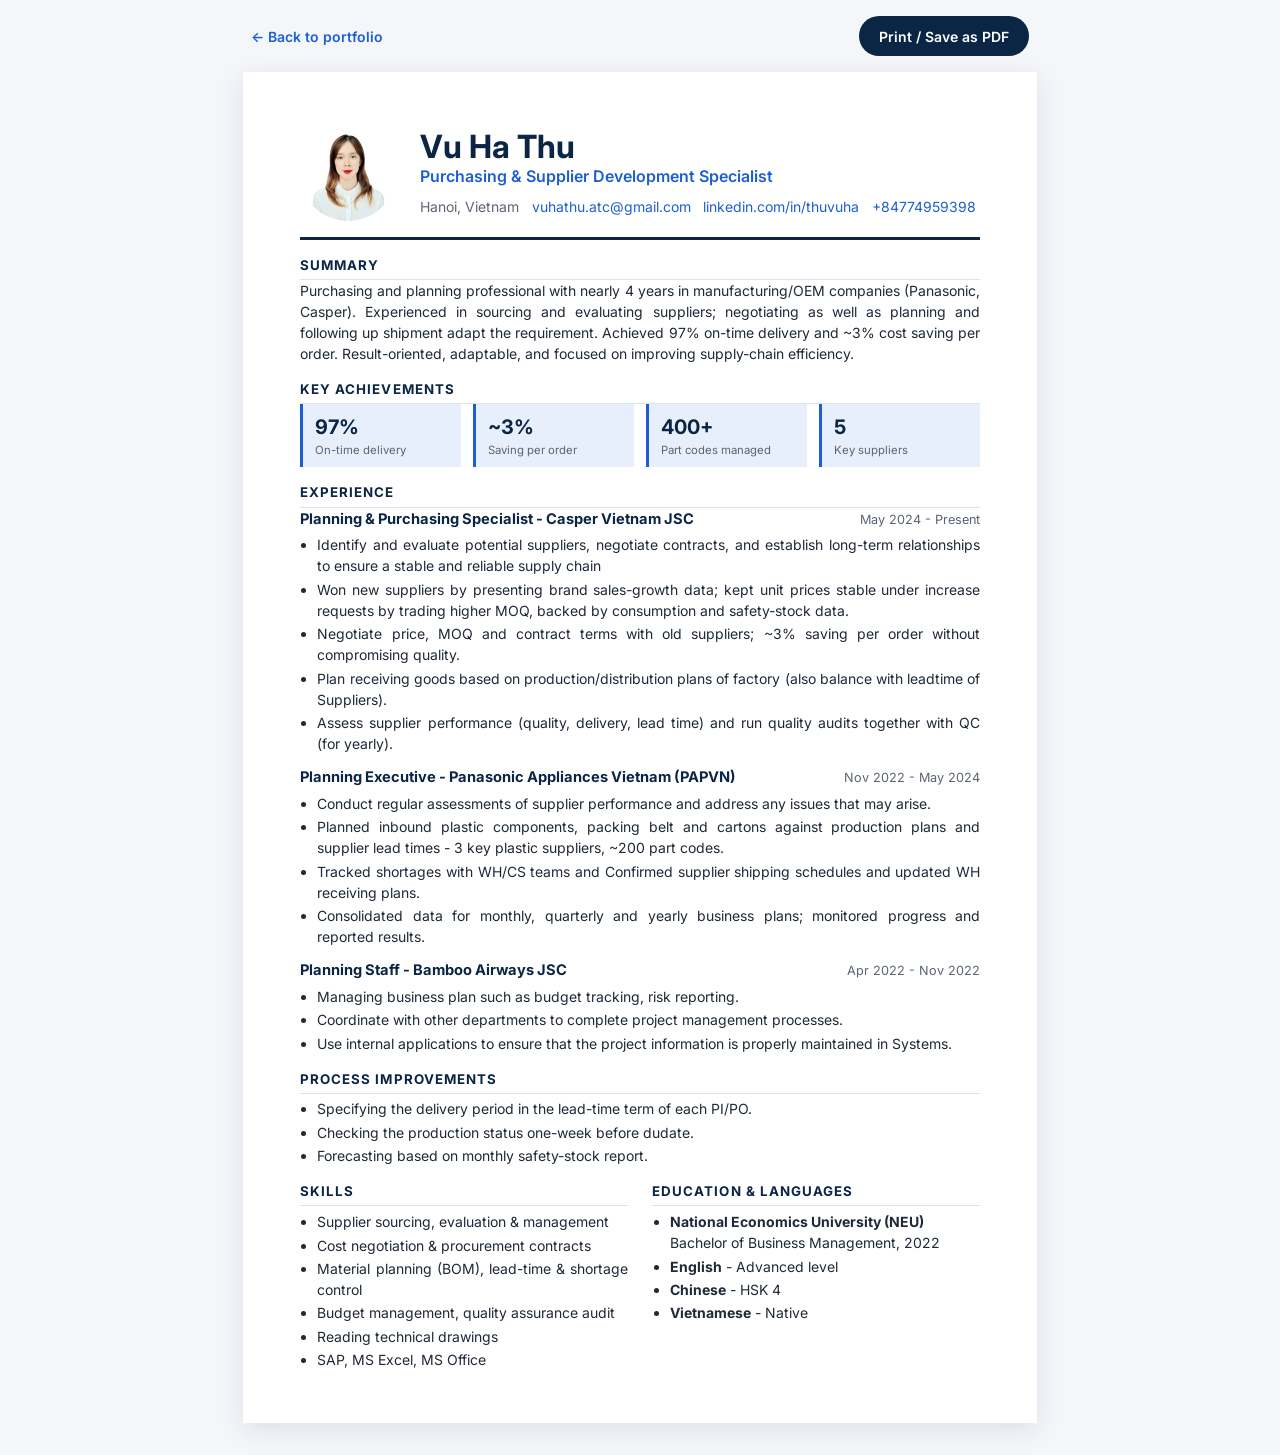
==== commit b510868e: "Add files via upload" ====
--- a/cv.html
+++ b/cv.html
@@ -137,14 +137,13 @@
             <p class="cv-job__period">Nov 2022 - May 2024</p>
           </header>
           <ul class="cv-job__duties">
-            <!-- <li>Source, evaluate and onboard suppliers</li> -->
             <li>
               Conduct regular assessments of supplier performance and address
               any issues that may arise.
             </li>
             <li>
-              Planned inbound plastic components, packing belt and cartons against
-              production plans and supplier lead times - 3 key plastic
+              Planned inbound plastic components, packing belt and cartons
+              against production plans and supplier lead times - 3 key plastic
               suppliers, ~200 part codes.
             </li>
             <li>
@@ -154,6 +153,26 @@
             <li>
               Consolidated data for monthly, quarterly and yearly business
               plans; monitored progress and reported results.
+            </li>
+          </ul>
+        </article>
+
+        <article class="cv-job">
+          <header class="cv-job__header">
+            <h3 class="cv-job__role">Planning Staff - Bamboo Airways JSC</h3>
+            <p class="cv-job__period">Apr 2022 - Nov 2022</p>
+          </header>
+          <ul class="cv-job__duties">
+            <li>
+              Managing business plan such as budget tracking, risk reporting.
+            </li>
+            <li>
+              Coordinate with other departments to complete project management
+              processes.
+            </li>
+            <li>
+              Use internal applications to ensure that the project information
+              is properly maintained in Systems.
             </li>
           </ul>
         </article>
@@ -165,12 +184,8 @@
           <li>
             Specifying the delivery period in the lead-time term of each PI/PO.
           </li>
-          <li>
-            Checking the production status one-week before dudate.
-          </li>
-          <li>
-            Forecasting based on monthly safety-stock report.
-          </li>
+          <li>Checking the production status one-week before dudate.</li>
+          <li>Forecasting based on monthly safety-stock report.</li>
         </ul>
       </section>
 
--- a/assets/css/cv.css
+++ b/assets/css/cv.css
@@ -105,7 +105,7 @@
 .cv__contact {
   display: flex;
   flex-wrap: wrap;
-  gap: 0.25rem 1.25rem;
+  gap: 0.25rem 0.8rem;
   margin: 0.5rem 0 0;
   padding: 0;
   list-style: none;
@@ -239,23 +239,96 @@
   }
 
   body.cv-page {
-    font-size: 10pt;
-    line-height: 1.45;
+    font-size: 11.25pt;
+    line-height: 1.4;
   }
 
   .cv {
     max-width: none;
     margin: 0;
-    padding: 11mm 14mm;
+    min-height: 297mm;
+    padding: 10mm 12mm;
     box-shadow: none;
   }
 
+  .cv__header {
+    gap: 1rem;
+    padding-bottom: 0.7rem;
+  }
+
+  .cv__photo {
+    width: 72px;
+    height: 72px;
+  }
+
+  .cv__name {
+    font-size: 20pt;
+  }
+
+  .cv__headline {
+    font-size: 10pt;
+  }
+
+  .cv__contact {
+    gap: 0.1rem 0.9rem;
+    margin-top: 0.25rem;
+  }
+
   .cv__section {
-    margin-top: 0.8rem;
+    margin-top: 0.6rem;
     break-inside: avoid;
+  }
+
+  .cv__heading {
+    margin-bottom: 0.3rem;
+    padding-bottom: 0.15rem;
+    font-size: 9pt;
+  }
+
+  .cv__kpis {
+    gap: 0.5rem;
+  }
+
+  .cv__kpi {
+    padding: 0.4rem 0.6rem;
+  }
+
+  .cv__kpi-label {
+    font-size: 8pt;
+  }
+
+  .cv__kpi-value {
+    font-size: 13.5pt;
   }
 
   .cv-job {
     break-inside: avoid;
   }
-}
+
+  .cv-job + .cv-job {
+    margin-top: 0.5rem;
+  }
+
+  .cv-job__role {
+    font-size: 10pt;
+  }
+
+  .cv-job__period {
+    font-size: 8.5pt;
+  }
+
+  .cv-job__duties,
+  .cv__list {
+    margin-top: 0.2rem;
+    padding-left: 1rem;
+  }
+
+  .cv-job__duties li + li,
+  .cv__list li + li {
+    margin-top: 0.1rem;
+  }
+
+  .cv__columns {
+    gap: 1rem;
+  }
+}
